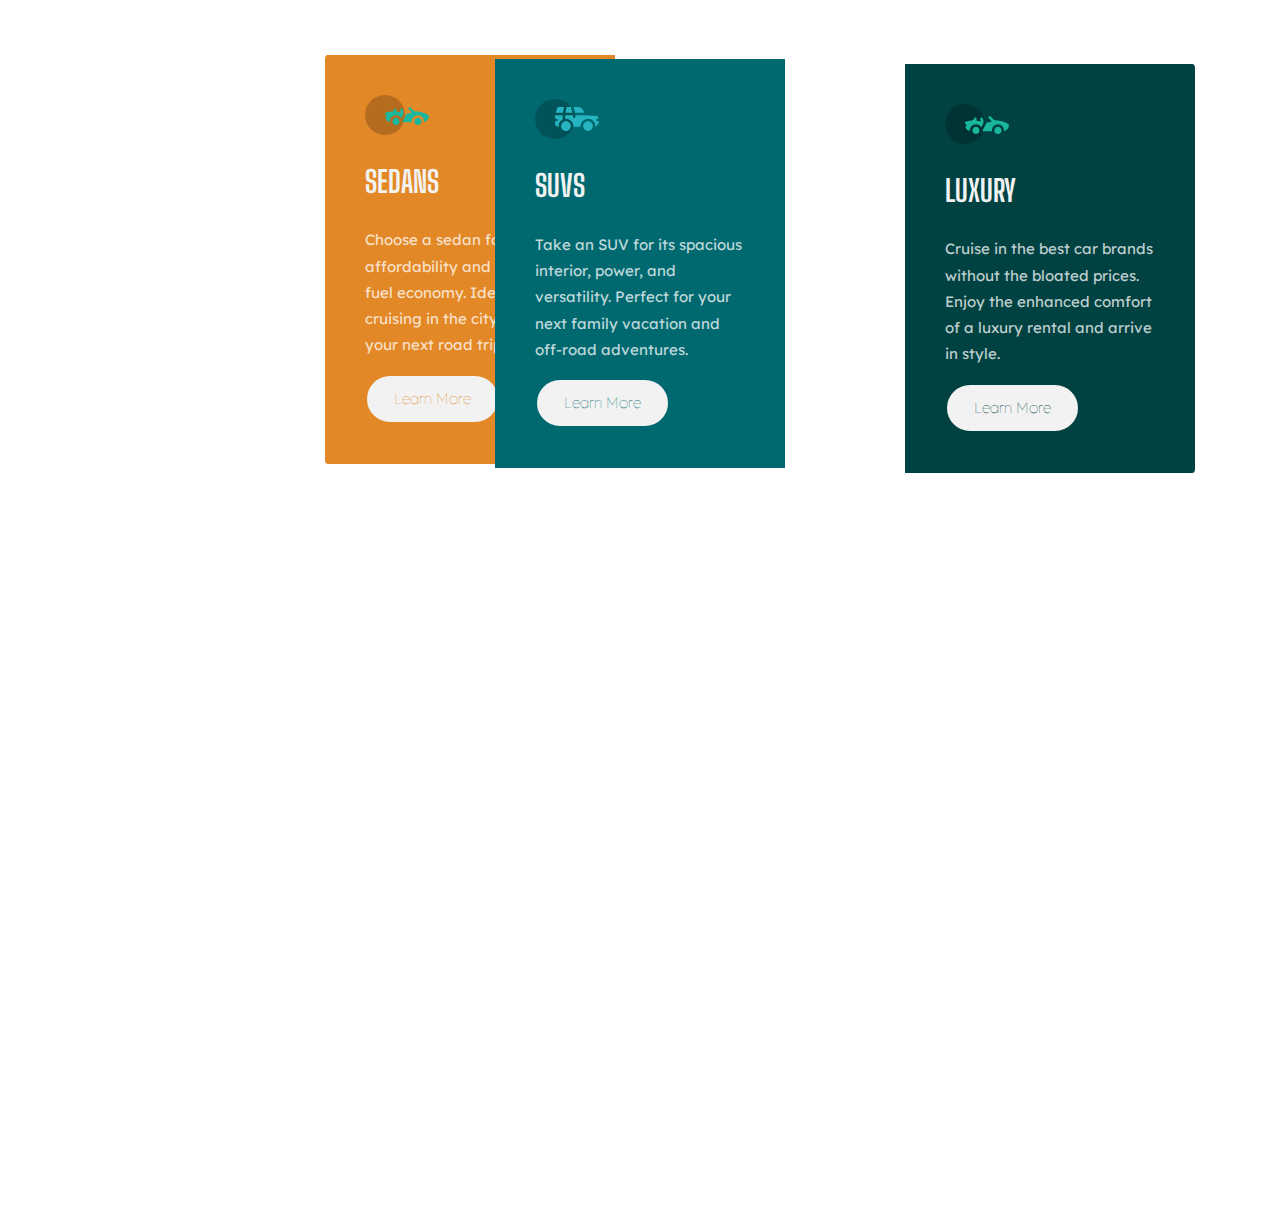
==== index.html @ e19d961e "Add files via upload" ====
<!DOCTYPE html>
<html lang="en">
<head>
  <meta charset="UTF-8">
  <meta name="viewport" content="width=device-width, initial-scale=1.0"> <!-- displays site properly based on user's device -->

  <link rel="icon" type="image/png" sizes="32x32" href="images/favicon-32x32.png">

  <title>Frontend Mentor | 3-column preview card component</title>

  <link href="https://fonts.googleapis.com/css2?family=Big+Shoulders+Display:wght@700&family=Lexend+Deca&display=swap" rel="stylesheet">
  <link rel="stylesheet" href="css/styles.css">
</head>
<body>

    <div class="leftBox">
      <img src="images\icon-luxury.svg" alt="icon-luxury">
      <h1>SEDANS</h1>
      <p>Choose a sedan for its affordability and excellent fuel economy. Ideal for cruising in the city
      or on your next road trip.</p>
      <a href="#" class="leftB BUTTON">Learn More</a>
    </div>
  <div class="centerBox">
    <img src="images\icon-suvs.svg" alt="icon-suvs">
    <h1>SUVS</h1>
    <p>Take an SUV for its spacious interior, power, and versatility. Perfect for your next family vacation
    and off-road adventures.</p>
    <a href="#" class="centerB BUTTON">Learn More</a>
  </div>
  <div class="rightBox">
    <img src="images\icon-luxury.svg" alt="icon-luxury">
    <h1>LUXURY</h1>
    <p>Cruise in the best car brands without the bloated prices. Enjoy the enhanced comfort of a luxury
    rental and arrive in style.</p>
    <a href="#" class="rightB BUTTON">Learn More</a>
  </div>
  <div class="attribution">
    Challenge by <a href="https://www.frontendmentor.io?ref=challenge" target="_blank">Frontend Mentor</a>.
    Coded by <a href="#">Your Name Here</a>.
  </div>
</body>
</html>
---- css/styles.css ----
body{
  text-align: center;
  font-size: 15px;
  font-family: 'Lexend Deca', sans-serif;
  line-height: 1.75;
  margin: 0;

}

.attribution a { color: hsl(228, 45%, 44%); }
div{
  width: 210px;
  padding: 40px;
  text-align: left;

}
h1{
  color: hsl(0, 0%, 95%);
  font-family: 'Big Shoulders Display',serif;

}
p{
  Weights: 400;
  color: hsla(0, 0%, 100%, 0.75);
}
img{
  display: block;
}
.BUTTON {
   -webkit-border-radius: 20px;
   -moz-border-radius: 20px;
   border-radius: 30px;
   font-size: 15px;
   font-weight: 100;
   padding: 10px 27px;
   background-color: hsl(0, 0%, 95%);
   border: solid  2px;
   text-decoration: none;
   display: inline-block;
   cursor: pointer;
   text-align: center;

}

.BUTTON:hover {
   border: solid #FFFFFF 2px;
   -webkit-border-radius: 20px;
   -moz-border-radius: 20px;
   border-radius: 30px;
   text-decoration: none;
   color: hsl(0, 0%, 95%);
}
.leftB{
  color: hsl(31, 77%, 52%);
}
.leftB:hover{
  background: hsl(31, 77%, 52%);
}
.centerB{
  color: hsl(184, 100%, 22%);
}
.centerB:hover{
  background: hsl(184, 100%, 22%);
}
.rightB{
  color: hsl(179, 100%, 13%);
}
.rightB:hover{
  background: hsl(179, 100%, 13%);
}

.leftBox{
  background-color: hsl(31, 77%, 52%);
  border-top-left-radius: 1%;
  border-bottom-left-radius: 1%;
  position: relative;
  left: 324.6px;
  top: 54.8px;

}
.centerBox{
  background-color: hsl(184, 100%, 22%);
  position:relative;
  margin:0 auto;
  bottom: 350px;
}
.rightBox{
  background-color: hsl(179, 100%, 13%);
  border-top-right-radius: 1%;
  border-bottom-right-radius: 1%;
  position: relative;
  left:904.6px;
  bottom: 754.8px;
}
.attribution {
   font-size: 11px;
  text-align: center;
  display: none;
}
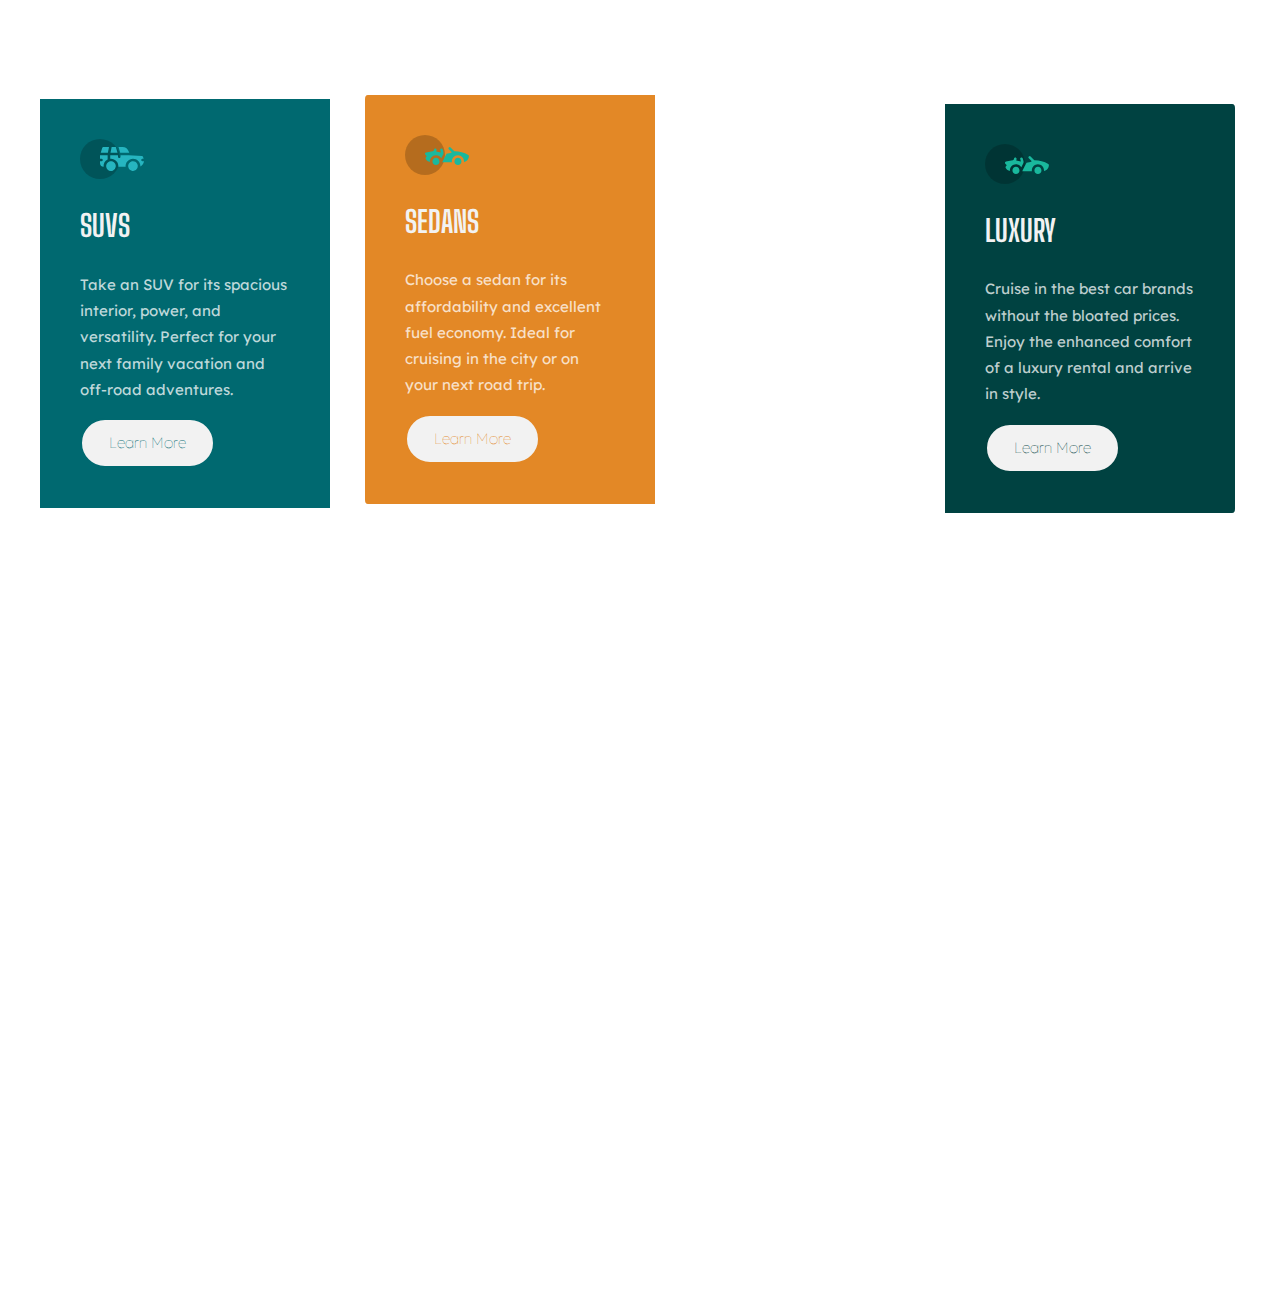
==== commit 783de892: "Adding a master div." ====
--- a/index.html
+++ b/index.html
@@ -1,5 +1,6 @@
 <!DOCTYPE html>
 <html lang="en">
+
 <head>
   <meta charset="UTF-8">
   <meta name="viewport" content="width=device-width, initial-scale=1.0"> <!-- displays site properly based on user's device -->
@@ -11,32 +12,36 @@
   <link href="https://fonts.googleapis.com/css2?family=Big+Shoulders+Display:wght@700&family=Lexend+Deca&display=swap" rel="stylesheet">
   <link rel="stylesheet" href="css/styles.css">
 </head>
+
 <body>
+  <div class="masterBox">
 
     <div class="leftBox">
       <img src="images\icon-luxury.svg" alt="icon-luxury">
       <h1>SEDANS</h1>
       <p>Choose a sedan for its affordability and excellent fuel economy. Ideal for cruising in the city
-      or on your next road trip.</p>
+        or on your next road trip.</p>
       <a href="#" class="leftB BUTTON">Learn More</a>
     </div>
-  <div class="centerBox">
-    <img src="images\icon-suvs.svg" alt="icon-suvs">
-    <h1>SUVS</h1>
-    <p>Take an SUV for its spacious interior, power, and versatility. Perfect for your next family vacation
-    and off-road adventures.</p>
-    <a href="#" class="centerB BUTTON">Learn More</a>
-  </div>
-  <div class="rightBox">
-    <img src="images\icon-luxury.svg" alt="icon-luxury">
-    <h1>LUXURY</h1>
-    <p>Cruise in the best car brands without the bloated prices. Enjoy the enhanced comfort of a luxury
-    rental and arrive in style.</p>
-    <a href="#" class="rightB BUTTON">Learn More</a>
+    <div class="centerBox">
+      <img src="images\icon-suvs.svg" alt="icon-suvs">
+      <h1>SUVS</h1>
+      <p>Take an SUV for its spacious interior, power, and versatility. Perfect for your next family vacation
+        and off-road adventures.</p>
+      <a href="#" class="centerB BUTTON">Learn More</a>
+    </div>
+    <div class="rightBox">
+      <img src="images\icon-luxury.svg" alt="icon-luxury">
+      <h1>LUXURY</h1>
+      <p>Cruise in the best car brands without the bloated prices. Enjoy the enhanced comfort of a luxury
+        rental and arrive in style.</p>
+      <a href="#" class="rightB BUTTON">Learn More</a>
+    </div>
   </div>
   <div class="attribution">
     Challenge by <a href="https://www.frontendmentor.io?ref=challenge" target="_blank">Frontend Mentor</a>.
     Coded by <a href="#">Your Name Here</a>.
   </div>
 </body>
+
 </html>
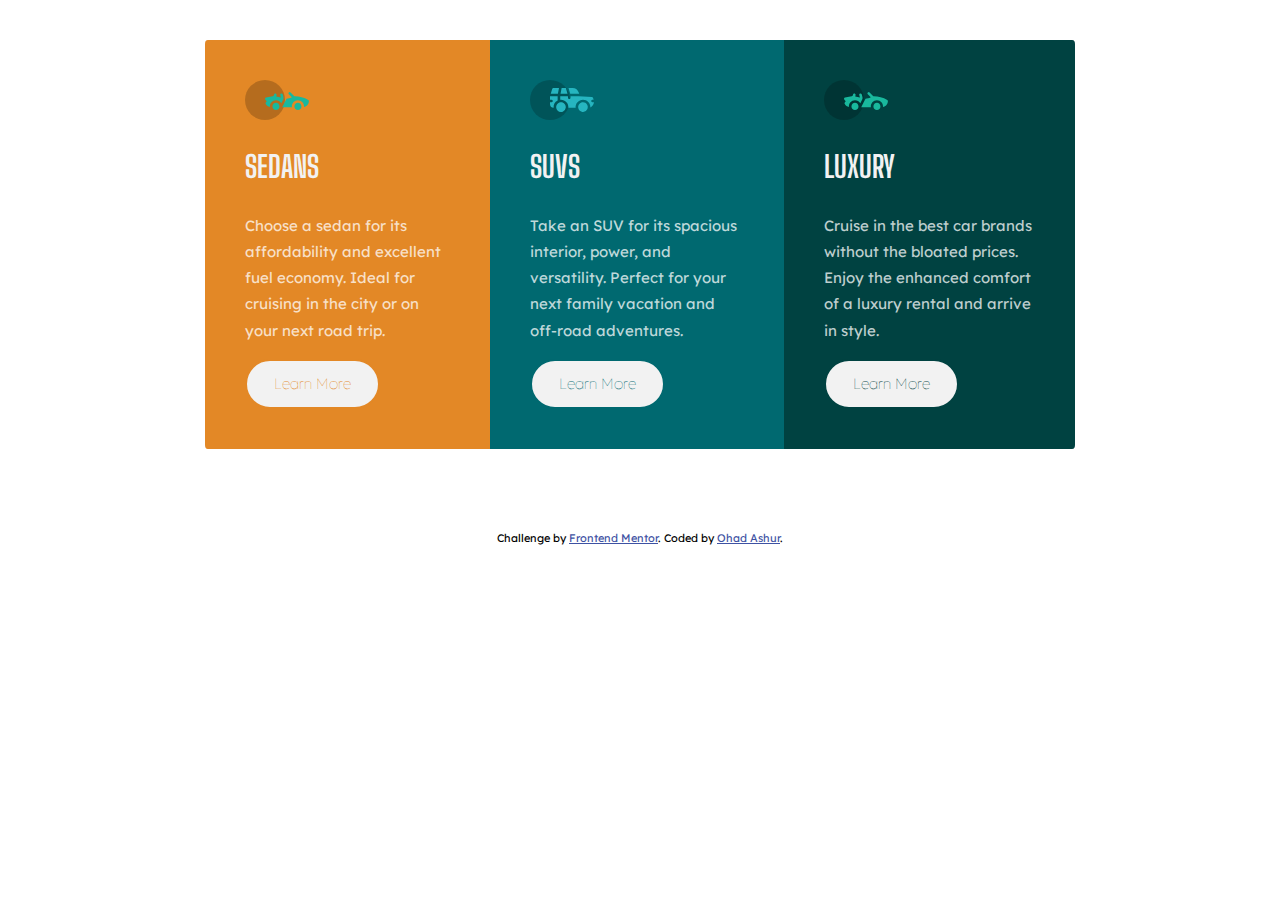
==== commit ed1e1fd7: "Updating a name in attribution" ====
--- a/index.html
+++ b/index.html
@@ -40,7 +40,7 @@
   </div>
   <div class="attribution">
     Challenge by <a href="https://www.frontendmentor.io?ref=challenge" target="_blank">Frontend Mentor</a>.
-    Coded by <a href="#">Your Name Here</a>.
+    Coded by <a href="#">Ohad Ashur</a>.
   </div>
 </body>
 
--- a/css/styles.css
+++ b/css/styles.css
@@ -1,99 +1,105 @@
-body{
+body {
   text-align: center;
   font-size: 15px;
   font-family: 'Lexend Deca', sans-serif;
   line-height: 1.75;
   margin: 0;
-
 }
 
-.attribution a { color: hsl(228, 45%, 44%); }
-div{
-  width: 210px;
+.attribution a {
+  color: hsl(228, 45%, 44%);
+}
+
+div {
   padding: 40px;
   text-align: left;
+}
 
+h1 {
+  color: hsl(0, 0%, 95%);
+  font-family: 'Big Shoulders Display', serif;
 }
-h1{
-  color: hsl(0, 0%, 95%);
-  font-family: 'Big Shoulders Display',serif;
 
-}
-p{
+p {
   Weights: 400;
   color: hsla(0, 0%, 100%, 0.75);
 }
-img{
+
+img {
   display: block;
 }
+
 .BUTTON {
-   -webkit-border-radius: 20px;
-   -moz-border-radius: 20px;
-   border-radius: 30px;
-   font-size: 15px;
-   font-weight: 100;
-   padding: 10px 27px;
-   background-color: hsl(0, 0%, 95%);
-   border: solid  2px;
-   text-decoration: none;
-   display: inline-block;
-   cursor: pointer;
-   text-align: center;
-
+  -webkit-border-radius: 20px;
+  -moz-border-radius: 20px;
+  border-radius: 30px;
+  font-size: 15px;
+  font-weight: 100;
+  padding: 10px 27px;
+  background-color: hsl(0, 0%, 95%);
+  border: solid 2px;
+  text-decoration: none;
+  display: inline-block;
+  cursor: pointer;
+  text-align: center;
 }
 
 .BUTTON:hover {
-   border: solid #FFFFFF 2px;
-   -webkit-border-radius: 20px;
-   -moz-border-radius: 20px;
-   border-radius: 30px;
-   text-decoration: none;
-   color: hsl(0, 0%, 95%);
+  border: solid #FFFFFF 2px;
+  -webkit-border-radius: 20px;
+  -moz-border-radius: 20px;
+  border-radius: 30px;
+  text-decoration: none;
+  color: hsl(0, 0%, 95%);
 }
-.leftB{
+
+.leftB {
   color: hsl(31, 77%, 52%);
 }
-.leftB:hover{
+
+.leftB:hover {
   background: hsl(31, 77%, 52%);
 }
-.centerB{
+
+.centerB {
   color: hsl(184, 100%, 22%);
 }
-.centerB:hover{
+
+.centerB:hover {
   background: hsl(184, 100%, 22%);
 }
-.rightB{
+
+.rightB {
   color: hsl(179, 100%, 13%);
 }
-.rightB:hover{
+
+.rightB:hover {
   background: hsl(179, 100%, 13%);
 }
 
-.leftBox{
+.masterBox {
+  width: 870px;
+  margin: auto;
+  display: flex;
+}
+
+.leftBox {
   background-color: hsl(31, 77%, 52%);
   border-top-left-radius: 1%;
   border-bottom-left-radius: 1%;
-  position: relative;
-  left: 324.6px;
-  top: 54.8px;
+}
 
+.centerBox {
+  background-color: hsl(184, 100%, 22%);
 }
-.centerBox{
-  background-color: hsl(184, 100%, 22%);
-  position:relative;
-  margin:0 auto;
-  bottom: 350px;
-}
-.rightBox{
+
+.rightBox {
   background-color: hsl(179, 100%, 13%);
   border-top-right-radius: 1%;
   border-bottom-right-radius: 1%;
-  position: relative;
-  left:904.6px;
-  bottom: 754.8px;
 }
+
 .attribution {
-   font-size: 11px;
+  font-size: 11px;
   text-align: center;
-  display: none;
 }
